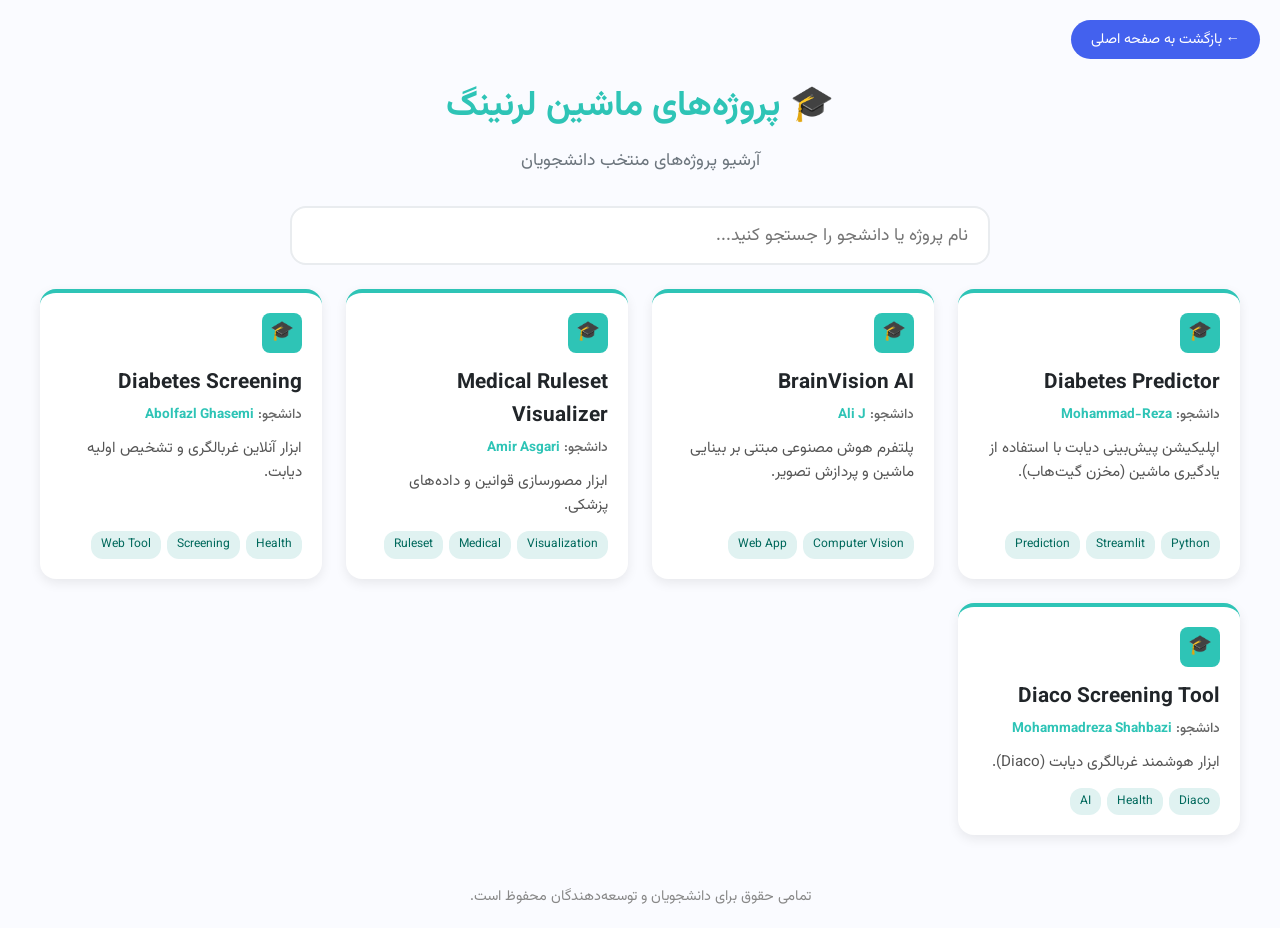
==== projects.html @ 50c2fef0 "first commit" ====
<!DOCTYPE html>
<html lang="fa" dir="rtl">
<head>
  <meta charset="UTF-8" />
  <meta name="viewport" content="width=device-width, initial-scale=1.0"/>
  <meta name="description" content="لیست پروژه‌های ماشین لرنینگ دانشجویان">
  <title>پروژه‌های دانشجویان</title>
  <style>
    :root {
      --primary: #4361ee;
      --light: #f8f9fa;
      --dark: #212529;
      --card-bg: #ffffff;
      --border: #e9ecef;
      --shadow: 0 4px 12px rgba(0,0,0,0.08);
      --student: #2ec4b6; /* رنگ اصلی این صفحه */
      --persian: #f72585;
    }

    * {
      margin: 0;
      padding: 0;
      box-sizing: border-box;
      font-family: 'Vazirmatn', 'Segoe UI', Tahoma, sans-serif;
    }

    body {
      background-color: #fafbff;
      color: var(--dark);
      padding: 20px;
      line-height: 1.6;
    }

    header {
      text-align: center;
      margin-bottom: 30px;
    }

    h1 {
      font-size: 2.2rem;
      margin-bottom: 12px;
      color: var(--student); /* تغییر رنگ تیتر به رنگ دانشجویی */
    }

    .subtitle {
      color: #6c757d;
      font-size: 1.1rem;
    }

    /* دکمه بازگشت */
    .back-btn {
      display: inline-block;
      margin-bottom: 20px;
      padding: 8px 20px;
      background-color: var(--primary);
      color: white;
      text-decoration: none;
      border-radius: 20px;
      font-size: 0.9rem;
      transition: opacity 0.2s;
    }
    .back-btn:hover {
      opacity: 0.9;
    }

    .search-box {
      max-width: 700px;
      margin: 0 auto 24px;
      position: relative;
    }

    #search {
      width: 100%;
      padding: 14px 20px;
      border: 2px solid var(--border);
      border-radius: 16px;
      font-size: 1.1rem;
      outline: none;
      transition: border-color 0.3s;
    }

    #search:focus {
      border-color: var(--student);
    }

    .grid {
      display: grid;
      grid-template-columns: repeat(auto-fill, minmax(280px, 1fr));
      gap: 24px;
      max-width: 1200px;
      margin: 0 auto;
    }

    .card {
      background: var(--card-bg);
      border-radius: 16px;
      padding: 20px;
      box-shadow: var(--shadow);
      transition: transform 0.2s, box-shadow 0.2s;
      cursor: pointer;
      display: flex;
      flex-direction: column;
      height: 100%;
      border-top: 4px solid var(--student); /* نوار سبز برای همه */
    }

    .card:hover {
      transform: translateY(-4px);
      box-shadow: 0 6px 16px rgba(0,0,0,0.12);
    }

    .logo-placeholder {
      width: 40px;
      height: 40px;
      border-radius: 8px;
      display: flex;
      align-items: center;
      justify-content: center;
      font-weight: bold;
      font-size: 1.2rem;
      color: white;
      margin-bottom: 14px;
      background: var(--student);
    }

    .card h3 {
      font-size: 1.3rem;
      margin-bottom: 4px;
      color: var(--dark);
    }

    .student-author {
      font-size: 0.85rem;
      color: #666;
      font-weight: 500;
      margin-bottom: 10px;
      display: block;
    }
    
    .student-author strong {
      color: var(--student);
    }

    .card p {
      font-size: 0.95rem;
      color: #555;
      margin-bottom: 14px;
      flex-grow: 1;
    }

    .tags {
      display: flex;
      flex-wrap: wrap;
      gap: 6px;
    }

    .tag {
      background: #e0f2f1; /* تم سبز روشن */
      color: #00695c;
      font-size: 0.75rem;
      padding: 4px 10px;
      border-radius: 12px;
    }

    footer {
      text-align: center;
      margin-top: 50px;
      color: #888;
      font-size: 0.9rem;
    }
  </style>
  <link href="https://fonts.googleapis.com/css2?family=Vazirmatn:wght@300;400;500;700&display=swap" rel="stylesheet">
</head>
<body>

  <a href="index.html" class="back-btn">← بازگشت به صفحه اصلی</a>

  <header>
    <h1>🎓 پروژه‌های ماشین لرنینگ</h1>
    <p class="subtitle">آرشیو پروژه‌های منتخب دانشجویان</p>
  </header>

  <div class="search-box">
    <input type="text" id="search" placeholder="نام پروژه یا دانشجو را جستجو کنید..." />
  </div>

  <div class="grid" id="grid"></div>

  <footer>
    <p>تمامی حقوق برای دانشجویان و توسعه‌دهندگان محفوظ است.</p>
  </footer>

  <script>
    // لیست پروژه‌های ارسالی شما
    const projects = [
      { 
        name: "Diabetes Predictor", 
        url: "https://github.com/mohammad-re2004/diabetes_predictor_app", 
        author: "Mohammad-Reza",
        cat: ["Python", "Streamlit", "Prediction"], 
        desc: "اپلیکیشن پیش‌بینی دیابت با استفاده از یادگیری ماشین (مخزن گیت‌هاب)."
      },
      { 
        name: "BrainVision AI", 
        url: "https://alij-official.github.io/BrainVision-AI/", 
        author: "Ali J",
        cat: ["Computer Vision", "Web App"], 
        desc: "پلتفرم هوش مصنوعی مبتنی بر بینایی ماشین و پردازش تصویر."
      },
      { 
        name: "Medical Ruleset Visualizer", 
        url: "https://mr-amirasgari.github.io/medical-ruleset-visualizer/", 
        author: "Amir Asgari",
        cat: ["Visualization", "Medical", "Ruleset"], 
        desc: "ابزار مصورسازی قوانین و داده‌های پزشکی."
      },
      { 
        name: "Diabetes Screening", 
        url: "https://abolfazlghasemi83.github.io/diabetes_screening/", 
        author: "Abolfazl Ghasemi",
        cat: ["Health", "Screening", "Web Tool"], 
        desc: "ابزار آنلاین غربالگری و تشخیص اولیه دیابت."
      },
      { 
        name: "Diaco Screening Tool", 
        url: "https://mohammadreza-shahbazi313.github.io/Diaco-Diabetes-Screening-Tool/", 
        author: "Mohammadreza Shahbazi",
        cat: ["Diaco", "Health", "AI"], 
        desc: "ابزار هوشمند غربالگری دیابت (Diaco)."
      }
    ];

    function renderProjects(items) {
      const grid = document.getElementById('grid');
      grid.innerHTML = '';
      
      if (items.length === 0) {
        grid.innerHTML = '<p style="grid-column:1/-1; text-align:center;">موردی یافت نشد.</p>';
        return;
      }

      items.forEach(proj => {
        const card = document.createElement('div');
        card.className = 'card';
        card.onclick = () => window.open(proj.url, '_blank');

        const logoDiv = document.createElement('div');
        logoDiv.className = 'logo-placeholder';
        logoDiv.textContent = '🎓';

        const h3 = document.createElement('h3');
        h3.textContent = proj.name;

        const author = document.createElement('span');
        author.className = 'student-author';
        author.innerHTML = `دانشجو: <strong>${proj.author}</strong>`;

        const p = document.createElement('p');
        p.textContent = proj.desc;

        const tagsDiv = document.createElement('div');
        tagsDiv.className = 'tags';
        proj.cat.forEach(c => {
          const tag = document.createElement('span');
          tag.className = 'tag';
          tag.textContent = c;
          tagsDiv.appendChild(tag);
        });

        card.appendChild(logoDiv);
        card.appendChild(h3);
        card.appendChild(author);
        card.appendChild(p);
        card.appendChild(tagsDiv);
        grid.appendChild(card);
      });
    }

    // قابلیت جستجو
    document.getElementById('search').addEventListener('input', (e) => {
      const term = e.target.value.toLowerCase();
      const filtered = projects.filter(p => 
        p.name.toLowerCase().includes(term) || 
        p.author.toLowerCase().includes(term) ||
        p.desc.toLowerCase().includes(term)
      );
      renderProjects(filtered);
    });

    renderProjects(projects);
  </script>
</body>
</html>
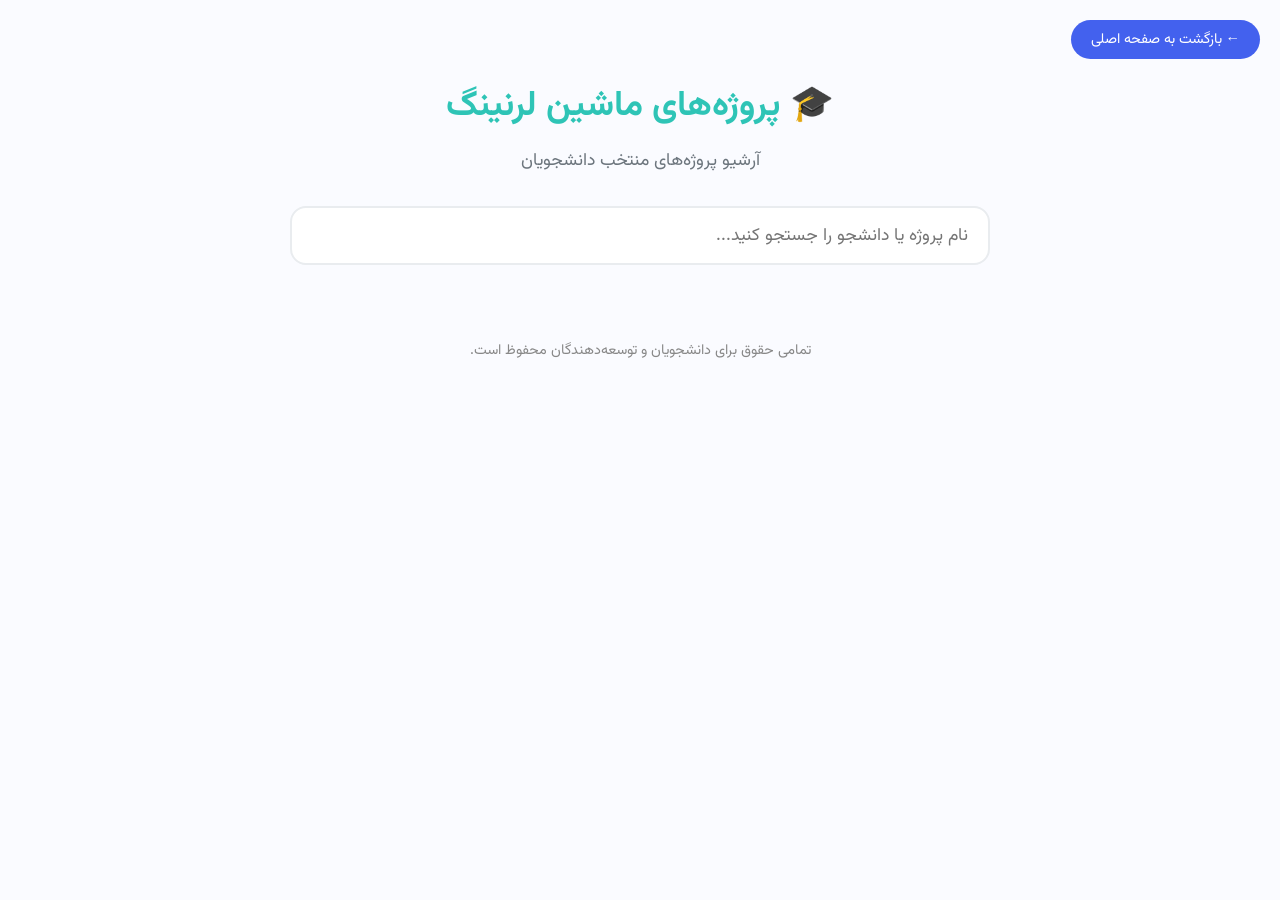
==== commit 26e5dc9a: "Add new diabetes diagnosis system project entry" ====
--- a/projects.html
+++ b/projects.html
@@ -228,6 +228,14 @@
         cat: ["Diaco", "Health", "AI"], 
         desc: "ابزار هوشمند غربالگری دیابت (Diaco)."
       }
+      {
+        name: "سیستم قانون‌محور تشخیص دیابت",
+        url: "https://fatemebabaei3813-oss.github.io/diabet/",
+        author: "فاطمه بابایی",
+        cat: ["Health","Diabetes","Ruleset","Web Tool"],
+        desc: "سیستم قانون‌محور برای تشخیص و غربالگری دیابت."
+    }
+
     ];
 
     function renderProjects(items) {
@@ -290,4 +298,4 @@
     renderProjects(projects);
   </script>
 </body>
-</html>+</html>
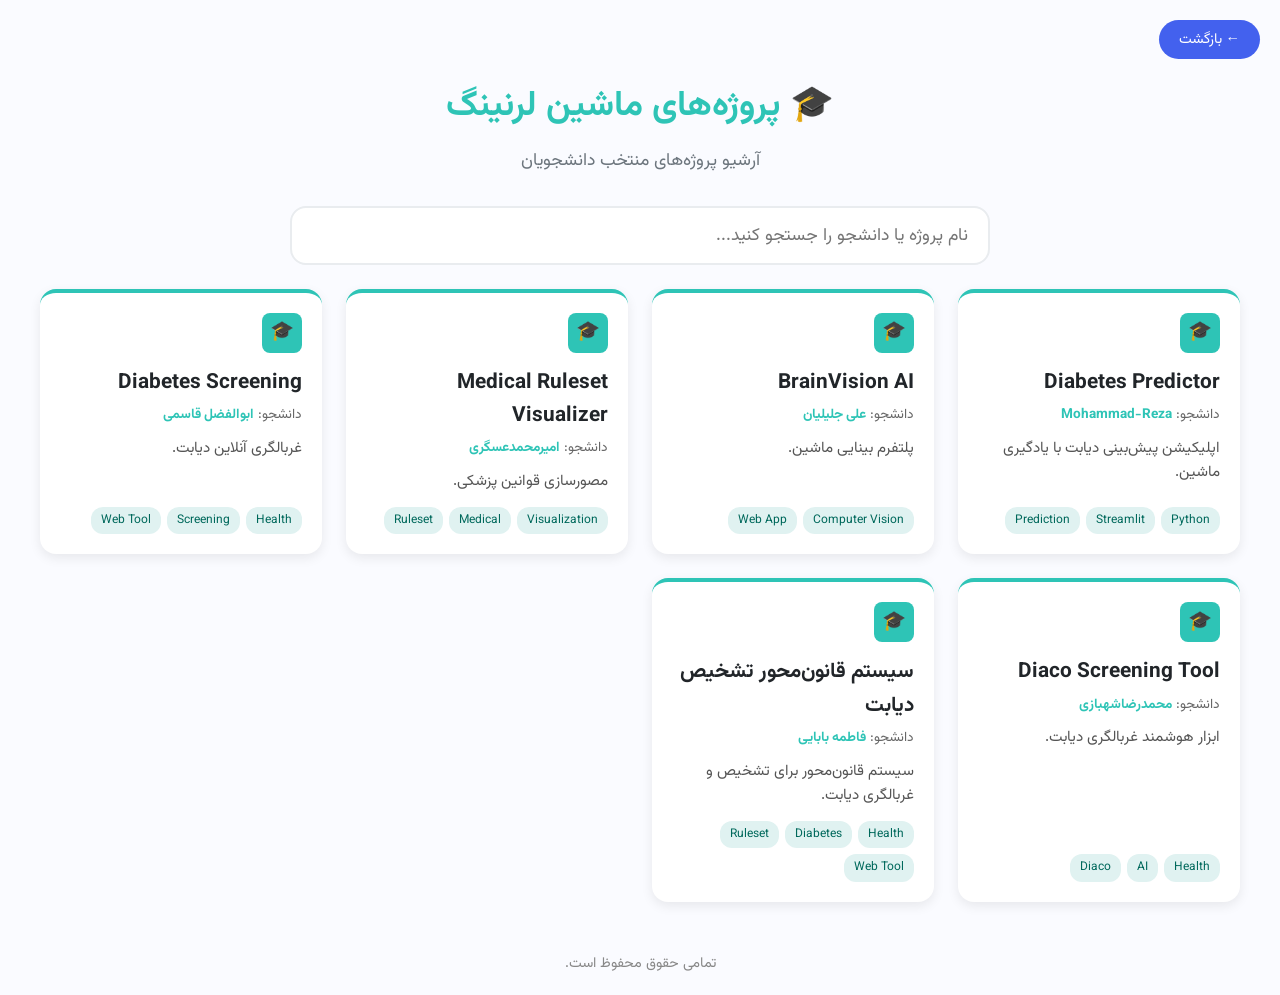
==== commit 982e170b: "Update projects.html" ====
--- a/projects.html
+++ b/projects.html
@@ -5,6 +5,9 @@
   <meta name="viewport" content="width=device-width, initial-scale=1.0"/>
   <meta name="description" content="لیست پروژه‌های ماشین لرنینگ دانشجویان">
   <title>پروژه‌های دانشجویان</title>
+
+  <link href="https://fonts.googleapis.com/css2?family=Vazirmatn:wght@300;400;500;700&display=swap" rel="stylesheet">
+
   <style>
     :root {
       --primary: #4361ee;
@@ -13,15 +16,14 @@
       --card-bg: #ffffff;
       --border: #e9ecef;
       --shadow: 0 4px 12px rgba(0,0,0,0.08);
-      --student: #2ec4b6; /* رنگ اصلی این صفحه */
-      --persian: #f72585;
+      --student: #2ec4b6;
     }
 
     * {
       margin: 0;
       padding: 0;
       box-sizing: border-box;
-      font-family: 'Vazirmatn', 'Segoe UI', Tahoma, sans-serif;
+      font-family: 'Vazirmatn', sans-serif;
     }
 
     body {
@@ -39,7 +41,7 @@
     h1 {
       font-size: 2.2rem;
       margin-bottom: 12px;
-      color: var(--student); /* تغییر رنگ تیتر به رنگ دانشجویی */
+      color: var(--student);
     }
 
     .subtitle {
@@ -47,7 +49,6 @@
       font-size: 1.1rem;
     }
 
-    /* دکمه بازگشت */
     .back-btn {
       display: inline-block;
       margin-bottom: 20px;
@@ -57,16 +58,11 @@
       text-decoration: none;
       border-radius: 20px;
       font-size: 0.9rem;
-      transition: opacity 0.2s;
-    }
-    .back-btn:hover {
-      opacity: 0.9;
     }
 
     .search-box {
       max-width: 700px;
       margin: 0 auto 24px;
-      position: relative;
     }
 
     #search {
@@ -76,7 +72,6 @@
       border-radius: 16px;
       font-size: 1.1rem;
       outline: none;
-      transition: border-color 0.3s;
     }
 
     #search:focus {
@@ -96,17 +91,14 @@
       border-radius: 16px;
       padding: 20px;
       box-shadow: var(--shadow);
-      transition: transform 0.2s, box-shadow 0.2s;
       cursor: pointer;
       display: flex;
       flex-direction: column;
-      height: 100%;
-      border-top: 4px solid var(--student); /* نوار سبز برای همه */
+      border-top: 4px solid var(--student);
     }
 
     .card:hover {
       transform: translateY(-4px);
-      box-shadow: 0 6px 16px rgba(0,0,0,0.12);
     }
 
     .logo-placeholder {
@@ -116,7 +108,6 @@
       display: flex;
       align-items: center;
       justify-content: center;
-      font-weight: bold;
       font-size: 1.2rem;
       color: white;
       margin-bottom: 14px;
@@ -126,17 +117,14 @@
     .card h3 {
       font-size: 1.3rem;
       margin-bottom: 4px;
-      color: var(--dark);
     }
 
     .student-author {
       font-size: 0.85rem;
       color: #666;
-      font-weight: 500;
       margin-bottom: 10px;
-      display: block;
-    }
-    
+    }
+
     .student-author strong {
       color: var(--student);
     }
@@ -155,7 +143,7 @@
     }
 
     .tag {
-      background: #e0f2f1; /* تم سبز روشن */
+      background: #e0f2f1;
       color: #00695c;
       font-size: 0.75rem;
       padding: 4px 10px;
@@ -169,133 +157,102 @@
       font-size: 0.9rem;
     }
   </style>
-  <link href="https://fonts.googleapis.com/css2?family=Vazirmatn:wght@300;400;500;700&display=swap" rel="stylesheet">
 </head>
+
 <body>
 
-  <a href="index.html" class="back-btn">← بازگشت به صفحه اصلی</a>
-
-  <header>
-    <h1>🎓 پروژه‌های ماشین لرنینگ</h1>
-    <p class="subtitle">آرشیو پروژه‌های منتخب دانشجویان</p>
-  </header>
-
-  <div class="search-box">
-    <input type="text" id="search" placeholder="نام پروژه یا دانشجو را جستجو کنید..." />
-  </div>
-
-  <div class="grid" id="grid"></div>
-
-  <footer>
-    <p>تمامی حقوق برای دانشجویان و توسعه‌دهندگان محفوظ است.</p>
-  </footer>
-
-  <script>
-    // لیست پروژه‌های ارسالی شما
-    const projects = [
-      { 
-        name: "Diabetes Predictor", 
-        url: "https://github.com/mohammad-re2004/diabetes_predictor_app", 
-        author: "Mohammad-Reza",
-        cat: ["Python", "Streamlit", "Prediction"], 
-        desc: "اپلیکیشن پیش‌بینی دیابت با استفاده از یادگیری ماشین (مخزن گیت‌هاب)."
-      },
-      { 
-        name: "BrainVision AI", 
-        url: "https://alij-official.github.io/BrainVision-AI/", 
-        author: "Ali J",
-        cat: ["Computer Vision", "Web App"], 
-        desc: "پلتفرم هوش مصنوعی مبتنی بر بینایی ماشین و پردازش تصویر."
-      },
-      { 
-        name: "Medical Ruleset Visualizer", 
-        url: "https://mr-amirasgari.github.io/medical-ruleset-visualizer/", 
-        author: "Amir Asgari",
-        cat: ["Visualization", "Medical", "Ruleset"], 
-        desc: "ابزار مصورسازی قوانین و داده‌های پزشکی."
-      },
-      { 
-        name: "Diabetes Screening", 
-        url: "https://abolfazlghasemi83.github.io/diabetes_screening/", 
-        author: "Abolfazl Ghasemi",
-        cat: ["Health", "Screening", "Web Tool"], 
-        desc: "ابزار آنلاین غربالگری و تشخیص اولیه دیابت."
-      },
-      { 
-        name: "Diaco Screening Tool", 
-        url: "https://mohammadreza-shahbazi313.github.io/Diaco-Diabetes-Screening-Tool/", 
-        author: "Mohammadreza Shahbazi",
-        cat: ["Diaco", "Health", "AI"], 
-        desc: "ابزار هوشمند غربالگری دیابت (Diaco)."
-      }
-      {
-        name: "سیستم قانون‌محور تشخیص دیابت",
-        url: "https://fatemebabaei3813-oss.github.io/diabet/",
-        author: "فاطمه بابایی",
-        cat: ["Health","Diabetes","Ruleset","Web Tool"],
-        desc: "سیستم قانون‌محور برای تشخیص و غربالگری دیابت."
-    }
-
-    ];
-
-    function renderProjects(items) {
-      const grid = document.getElementById('grid');
-      grid.innerHTML = '';
-      
-      if (items.length === 0) {
-        grid.innerHTML = '<p style="grid-column:1/-1; text-align:center;">موردی یافت نشد.</p>';
-        return;
-      }
-
-      items.forEach(proj => {
-        const card = document.createElement('div');
-        card.className = 'card';
-        card.onclick = () => window.open(proj.url, '_blank');
-
-        const logoDiv = document.createElement('div');
-        logoDiv.className = 'logo-placeholder';
-        logoDiv.textContent = '🎓';
-
-        const h3 = document.createElement('h3');
-        h3.textContent = proj.name;
-
-        const author = document.createElement('span');
-        author.className = 'student-author';
-        author.innerHTML = `دانشجو: <strong>${proj.author}</strong>`;
-
-        const p = document.createElement('p');
-        p.textContent = proj.desc;
-
-        const tagsDiv = document.createElement('div');
-        tagsDiv.className = 'tags';
-        proj.cat.forEach(c => {
-          const tag = document.createElement('span');
-          tag.className = 'tag';
-          tag.textContent = c;
-          tagsDiv.appendChild(tag);
-        });
-
-        card.appendChild(logoDiv);
-        card.appendChild(h3);
-        card.appendChild(author);
-        card.appendChild(p);
-        card.appendChild(tagsDiv);
-        grid.appendChild(card);
-      });
-    }
-
-    // قابلیت جستجو
-    document.getElementById('search').addEventListener('input', (e) => {
-      const term = e.target.value.toLowerCase();
-      const filtered = projects.filter(p => 
-        p.name.toLowerCase().includes(term) || 
-        p.author.toLowerCase().includes(term) ||
-        p.desc.toLowerCase().includes(term)
-      );
-      renderProjects(filtered);
-    });
-
-    renderProjects(projects);
-  </script>
+<a href="index.html" class="back-btn">← بازگشت</a>
+
+<header>
+  <h1>🎓 پروژه‌های ماشین لرنینگ</h1>
+  <p class="subtitle">آرشیو پروژه‌های منتخب دانشجویان</p>
+</header>
+
+<div class="search-box">
+  <input type="text" id="search" placeholder="نام پروژه یا دانشجو را جستجو کنید..." />
+</div>
+
+<div class="grid" id="grid"></div>
+
+<footer>
+  <p>تمامی حقوق محفوظ است.</p>
+</footer>
+
+<script>
+const projects = [
+  {
+    name: "Diabetes Predictor",
+    url: "https://github.com/mohammad-re2004/diabetes_predictor_app",
+    author: "Mohammad-Reza",
+    cat: ["Python","Streamlit","Prediction"],
+    desc: "اپلیکیشن پیش‌بینی دیابت با یادگیری ماشین."
+  },
+  {
+    name: "BrainVision AI",
+    url: "https://alij-official.github.io/BrainVision-AI/",
+    author: "علی جلیلیان",
+    cat: ["Computer Vision","Web App"],
+    desc: "پلتفرم بینایی ماشین."
+  },
+  {
+    name: "Medical Ruleset Visualizer",
+    url: "https://mr-amirasgari.github.io/medical-ruleset-visualizer/",
+    author: "امیرمحمدعسگری",
+    cat: ["Visualization","Medical","Ruleset"],
+    desc: "مصورسازی قوانین پزشکی."
+  },
+  {
+    name: "Diabetes Screening",
+    url: "https://abolfazlghasemi83.github.io/diabetes_screening/",
+    author: "ابوالفضل قاسمی",
+    cat: ["Health","Screening","Web Tool"],
+    desc: "غربالگری آنلاین دیابت."
+  },
+  {
+    name: "Diaco Screening Tool",
+    url: "https://mohammadreza-shahbazi313.github.io/Diaco-Diabetes-Screening-Tool/",
+    author: "محمدرضاشهبازی",
+    cat: ["Health","AI","Diaco"],
+    desc: "ابزار هوشمند غربالگری دیابت."
+  },
+  {
+    name: "سیستم قانون‌محور تشخیص دیابت",
+    url: "https://fatemebabaei3813-oss.github.io/diabet/",
+    author: "فاطمه بابایی",
+    cat: ["Health","Diabetes","Ruleset","Web Tool"],
+    desc: "سیستم قانون‌محور برای تشخیص و غربالگری دیابت."
+  }
+];
+
+function render(items){
+  const grid = document.getElementById("grid");
+  grid.innerHTML = "";
+  items.forEach(p=>{
+    const c=document.createElement("div");
+    c.className="card";
+    c.onclick=()=>window.open(p.url,"_blank");
+    c.innerHTML=`
+      <div class="logo-placeholder">🎓</div>
+      <h3>${p.name}</h3>
+      <span class="student-author">دانشجو: <strong>${p.author}</strong></span>
+      <p>${p.desc}</p>
+      <div class="tags">${p.cat.map(t=>`<span class="tag">${t}</span>`).join("")}</div>
+    `;
+    grid.appendChild(c);
+  });
+}
+
+document.getElementById("search").addEventListener("input",e=>{
+  const t=e.target.value.toLowerCase();
+  render(projects.filter(p =>
+    p.name.toLowerCase().includes(t) ||
+    p.author.toLowerCase().includes(t) ||
+    p.desc.toLowerCase().includes(t)
+  ));
+});
+
+render(projects);
+</script>
+
 </body>
 </html>
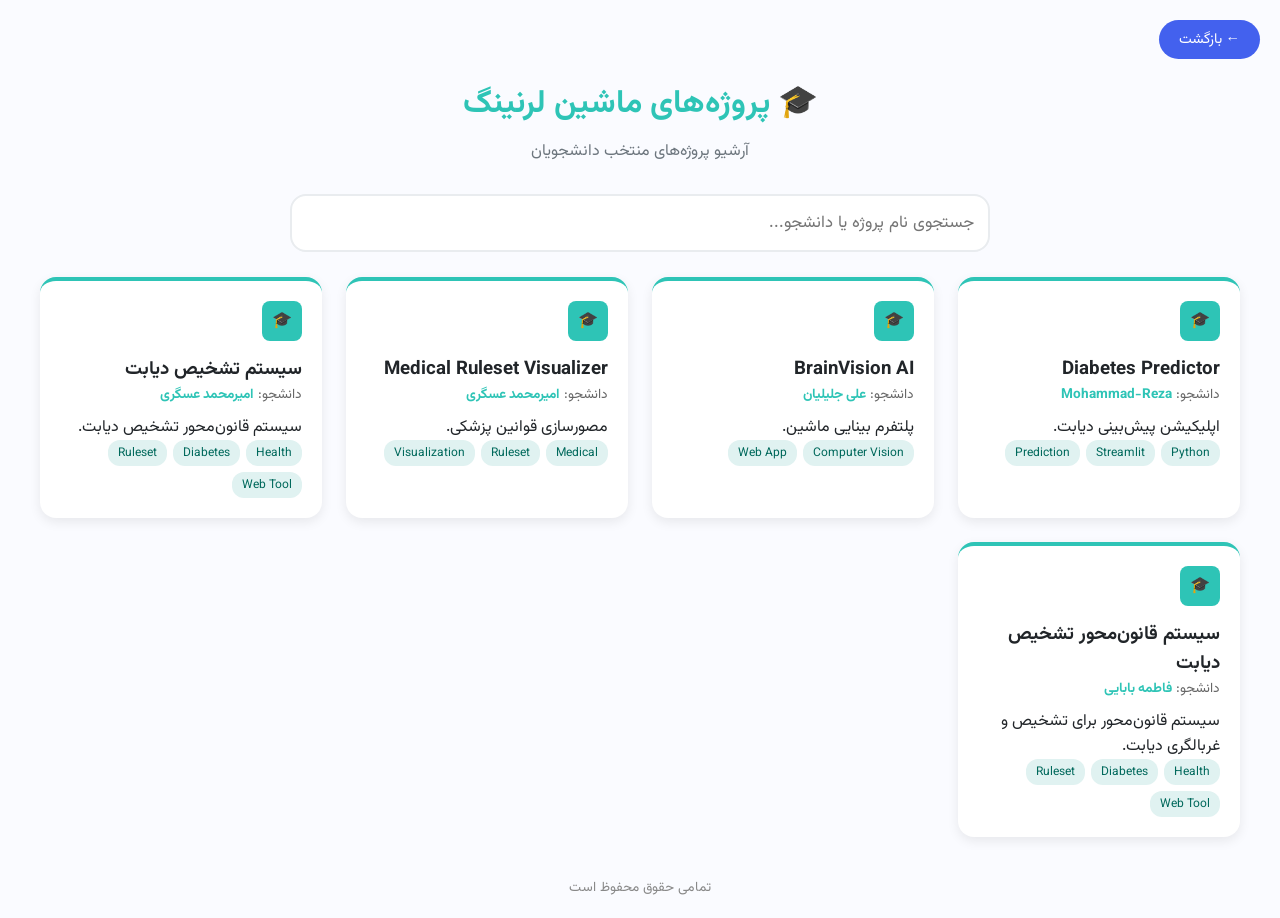
==== commit 98fce68c: ""Resolve merge conflicts"" ====
--- a/projects.html
+++ b/projects.html
@@ -11,9 +11,7 @@
   <style>
     :root {
       --primary: #4361ee;
-      --light: #f8f9fa;
       --dark: #212529;
-      --card-bg: #ffffff;
       --border: #e9ecef;
       --shadow: 0 4px 12px rgba(0,0,0,0.08);
       --student: #2ec4b6;
@@ -27,96 +25,81 @@
     }
 
     body {
-      background-color: #fafbff;
+      background: #fafbff;
+      padding: 20px;
       color: var(--dark);
-      padding: 20px;
-      line-height: 1.6;
-    }
-
-    header {
+    }
+
+    h1 {
       text-align: center;
+      color: var(--student);
+      margin-bottom: 10px;
+    }
+
+    .subtitle {
+      text-align: center;
+      color: #6c757d;
       margin-bottom: 30px;
-    }
-
-    h1 {
-      font-size: 2.2rem;
-      margin-bottom: 12px;
-      color: var(--student);
-    }
-
-    .subtitle {
-      color: #6c757d;
-      font-size: 1.1rem;
     }
 
     .back-btn {
       display: inline-block;
       margin-bottom: 20px;
       padding: 8px 20px;
-      background-color: var(--primary);
-      color: white;
+      background: var(--primary);
+      color: #fff;
+      border-radius: 20px;
       text-decoration: none;
-      border-radius: 20px;
       font-size: 0.9rem;
     }
 
     .search-box {
       max-width: 700px;
-      margin: 0 auto 24px;
+      margin: 0 auto 25px;
     }
 
     #search {
       width: 100%;
-      padding: 14px 20px;
+      padding: 14px;
+      border-radius: 16px;
       border: 2px solid var(--border);
+      font-size: 1.05rem;
+    }
+
+    #search:focus {
+      outline: none;
+      border-color: var(--student);
+    }
+
+    .grid {
+      max-width: 1200px;
+      margin: auto;
+      display: grid;
+      grid-template-columns: repeat(auto-fill,minmax(280px,1fr));
+      gap: 24px;
+    }
+
+    .card {
+      background: #fff;
+      padding: 20px;
       border-radius: 16px;
-      font-size: 1.1rem;
-      outline: none;
-    }
-
-    #search:focus {
-      border-color: var(--student);
-    }
-
-    .grid {
-      display: grid;
-      grid-template-columns: repeat(auto-fill, minmax(280px, 1fr));
-      gap: 24px;
-      max-width: 1200px;
-      margin: 0 auto;
-    }
-
-    .card {
-      background: var(--card-bg);
-      border-radius: 16px;
-      padding: 20px;
       box-shadow: var(--shadow);
+      border-top: 4px solid var(--student);
       cursor: pointer;
       display: flex;
       flex-direction: column;
-      border-top: 4px solid var(--student);
-    }
-
-    .card:hover {
-      transform: translateY(-4px);
     }
 
     .logo-placeholder {
       width: 40px;
       height: 40px;
+      background: var(--student);
+      color: #fff;
       border-radius: 8px;
       display: flex;
       align-items: center;
       justify-content: center;
-      font-size: 1.2rem;
-      color: white;
       margin-bottom: 14px;
-      background: var(--student);
-    }
-
-    .card h3 {
-      font-size: 1.3rem;
-      margin-bottom: 4px;
     }
 
     .student-author {
@@ -127,13 +110,6 @@
 
     .student-author strong {
       color: var(--student);
-    }
-
-    .card p {
-      font-size: 0.95rem;
-      color: #555;
-      margin-bottom: 14px;
-      flex-grow: 1;
     }
 
     .tags {
@@ -152,9 +128,9 @@
 
     footer {
       text-align: center;
-      margin-top: 50px;
+      margin-top: 40px;
       color: #888;
-      font-size: 0.9rem;
+      font-size: 0.85rem;
     }
   </style>
 </head>
@@ -163,19 +139,17 @@
 
 <a href="index.html" class="back-btn">← بازگشت</a>
 
-<header>
-  <h1>🎓 پروژه‌های ماشین لرنینگ</h1>
-  <p class="subtitle">آرشیو پروژه‌های منتخب دانشجویان</p>
-</header>
+<h1>🎓 پروژه‌های ماشین لرنینگ</h1>
+<p class="subtitle">آرشیو پروژه‌های منتخب دانشجویان</p>
 
 <div class="search-box">
-  <input type="text" id="search" placeholder="نام پروژه یا دانشجو را جستجو کنید..." />
+  <input id="search" placeholder="جستجوی نام پروژه یا دانشجو..." />
 </div>
 
-<div class="grid" id="grid"></div>
+<div id="grid" class="grid"></div>
 
 <footer>
-  <p>تمامی حقوق محفوظ است.</p>
+  تمامی حقوق محفوظ است
 </footer>
 
 <script>
@@ -185,7 +159,7 @@
     url: "https://github.com/mohammad-re2004/diabetes_predictor_app",
     author: "Mohammad-Reza",
     cat: ["Python","Streamlit","Prediction"],
-    desc: "اپلیکیشن پیش‌بینی دیابت با یادگیری ماشین."
+    desc: "اپلیکیشن پیش‌بینی دیابت."
   },
   {
     name: "BrainVision AI",
@@ -197,23 +171,16 @@
   {
     name: "Medical Ruleset Visualizer",
     url: "https://mr-amirasgari.github.io/medical-ruleset-visualizer/",
-    author: "امیرمحمدعسگری",
-    cat: ["Visualization","Medical","Ruleset"],
+    author: "امیرمحمد عسگری",
+    cat: ["Medical","Ruleset","Visualization"],
     desc: "مصورسازی قوانین پزشکی."
   },
   {
-    name: "Diabetes Screening",
-    url: "https://abolfazlghasemi83.github.io/diabetes_screening/",
-    author: "ابوالفضل قاسمی",
-    cat: ["Health","Screening","Web Tool"],
-    desc: "غربالگری آنلاین دیابت."
-  },
-  {
-    name: "Diaco Screening Tool",
-    url: "https://mohammadreza-shahbazi313.github.io/Diaco-Diabetes-Screening-Tool/",
-    author: "محمدرضاشهبازی",
-    cat: ["Health","AI","Diaco"],
-    desc: "ابزار هوشمند غربالگری دیابت."
+    name: "سیستم تشخیص دیابت",
+    url: "https://mr-amirasgari.github.io/diabet/",
+    author: "امیرمحمد عسگری",
+    cat: ["Health","Diabetes","Ruleset","Web Tool"],
+    desc: "سیستم قانون‌محور تشخیص دیابت."
   },
   {
     name: "سیستم قانون‌محور تشخیص دیابت",
@@ -224,10 +191,10 @@
   }
 ];
 
-function render(items){
-  const grid = document.getElementById("grid");
-  grid.innerHTML = "";
-  items.forEach(p=>{
+function render(list){
+  const g=document.getElementById("grid");
+  g.innerHTML="";
+  list.forEach(p=>{
     const c=document.createElement("div");
     c.className="card";
     c.onclick=()=>window.open(p.url,"_blank");
@@ -238,7 +205,7 @@
       <p>${p.desc}</p>
       <div class="tags">${p.cat.map(t=>`<span class="tag">${t}</span>`).join("")}</div>
     `;
-    grid.appendChild(c);
+    g.appendChild(c);
   });
 }
 
